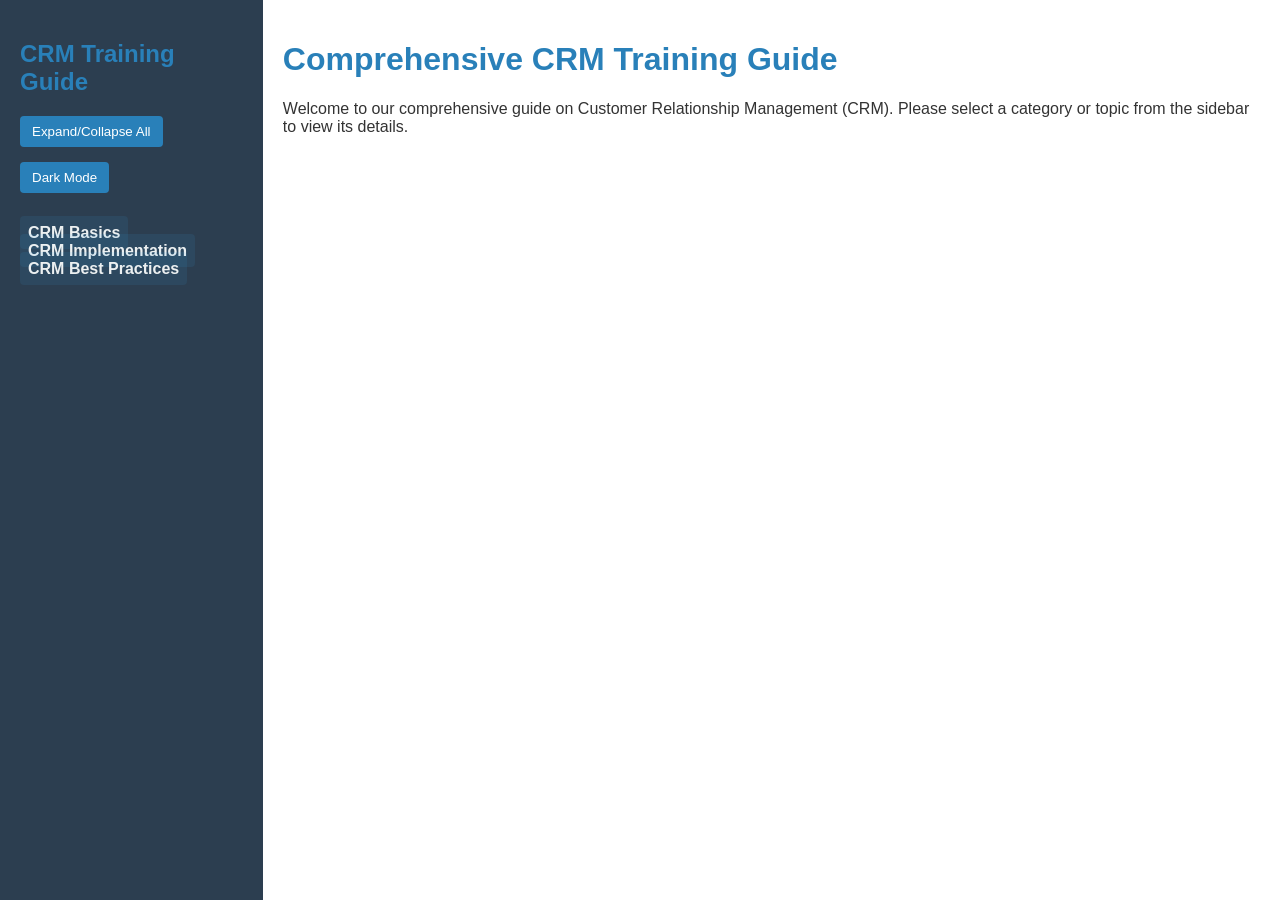
==== index.html @ 649c0dd1 "Rename crm-training-guide-html.html to index.html" ====
<!DOCTYPE html>
<html lang="en">
<head>
    <meta charset="UTF-8">
    <meta name="viewport" content="width=device-width, initial-scale=1.0">
    <title>CRM Training Guide</title>
    <link rel="stylesheet" href="crm-training-guide-styles.css">
</head>
<body>
    <div class="container">
        <div class="sidebar">
            <h2>CRM Training Guide</h2>
            <button id="toggleSidebar">Expand/Collapse All</button>
            <button id="toggleTheme">Dark Mode</button>
            <ul id="topicList"></ul>
        </div>
        <div id="contentArea" class="content" role="main">
            <h1>Comprehensive CRM Training Guide</h1>
            <p>Welcome to our comprehensive guide on Customer Relationship Management (CRM). Please select a category or topic from the sidebar to view its details.</p>
        </div>
    </div>
    <script src="crm-training-guide-script.js"></script>
</body>
</html>
---- crm-training-guide-styles.css ----
:root {
    --bg-color: #f0f0f0;
    --sidebar-bg: #2c3e50;
    --text-color: #333;
    --sidebar-text-color: #ecf0f1;
    --content-bg: white;
    --hover-border-color: #3498db; /* Blue color for hover border */
    --crm-primary-color: #2980b9; /* Primary blue color for CRM theme */
}

body {
    font-family: 'Segoe UI', Tahoma, Geneva, Verdana, sans-serif;
    margin: 0;
    padding: 0;
    background-color: var(--bg-color);
    color: var(--text-color);
}

.container {
    display: flex;
    min-height: 100vh;
}

.sidebar {
    width: 250px;
    background-color: var(--sidebar-bg);
    color: var(--sidebar-text-color);
    padding: 20px;
}

.sidebar h2 {
    color: var(--crm-primary-color);
    margin-bottom: 20px;
}

.content {
    flex-grow: 1;
    padding: 20px;
    background-color: var(--content-bg);
}

h1, h2, h3, h4 {
    color: var(--crm-primary-color);
}

ul {
    list-style-type: none;
    padding: 0;
}

.category, .topic {
    cursor: pointer;
    padding: 8px;
    margin-bottom: 5px;
    transition: all 0.3s ease;
    border-radius: 4px;
}

.category {
    font-weight: bold;
    background-color: rgba(52, 152, 219, 0.1);
}

.topic {
    margin-left: 20px;
}

.category:hover, .topic:hover {
    background-color: rgba(52, 152, 219, 0.2);
}

.chinese {
    font-family: "Microsoft JhengHei", "SimHei", sans-serif;
}

.sidebar ul ul {
    display: none;
}

.sidebar .expanded > ul {
    display: block;
}

#toggleSidebar, #toggleTheme {
    margin-bottom: 15px;
    padding: 8px 12px;
    background-color: var(--crm-primary-color);
    color: white;
    border: none;
    border-radius: 4px;
    cursor: pointer;
    transition: background-color 0.3s ease;
}

#toggleSidebar:hover, #toggleTheme:hover {
    background-color: #3498db;
}

/* Dark mode styles */
@media (prefers-color-scheme: dark) {
    :root {
        --bg-color: #1a1a1a;
        --sidebar-bg: #2c3e50;
        --text-color: #ecf0f1;
        --sidebar-text-color: #ecf0f1;
        --content-bg: #2c3e50;
        --hover-border-color: #3498db;
    }
}

body.light-mode {
    --bg-color: #f0f0f0;
    --sidebar-bg: #2c3e50;
    --text-color: #333;
    --sidebar-text-color: #ecf0f1;
    --content-bg: white;
    --hover-border-color: #3498db;
}

body.dark-mode {
    --bg-color: #1a1a1a;
    --sidebar-bg: #2c3e50;
    --text-color: #ecf0f1;
    --sidebar-text-color: #ecf0f1;
    --content-bg: #2c3e50;
    --hover-border-color: #3498db;
}

/* Additional styles for better readability in dark mode */
body.dark-mode .category,
body.dark-mode .topic {
    background-color: rgba(52, 152, 219, 0.2);
}

body.dark-mode .category:hover,
body.dark-mode .topic:hover {
    background-color: rgba(52, 152, 219, 0.3);
}

/* Responsive design */
@media (max-width: 768px) {
    .container {
        flex-direction: column;
    }

    .sidebar {
        width: 100%;
    }
}
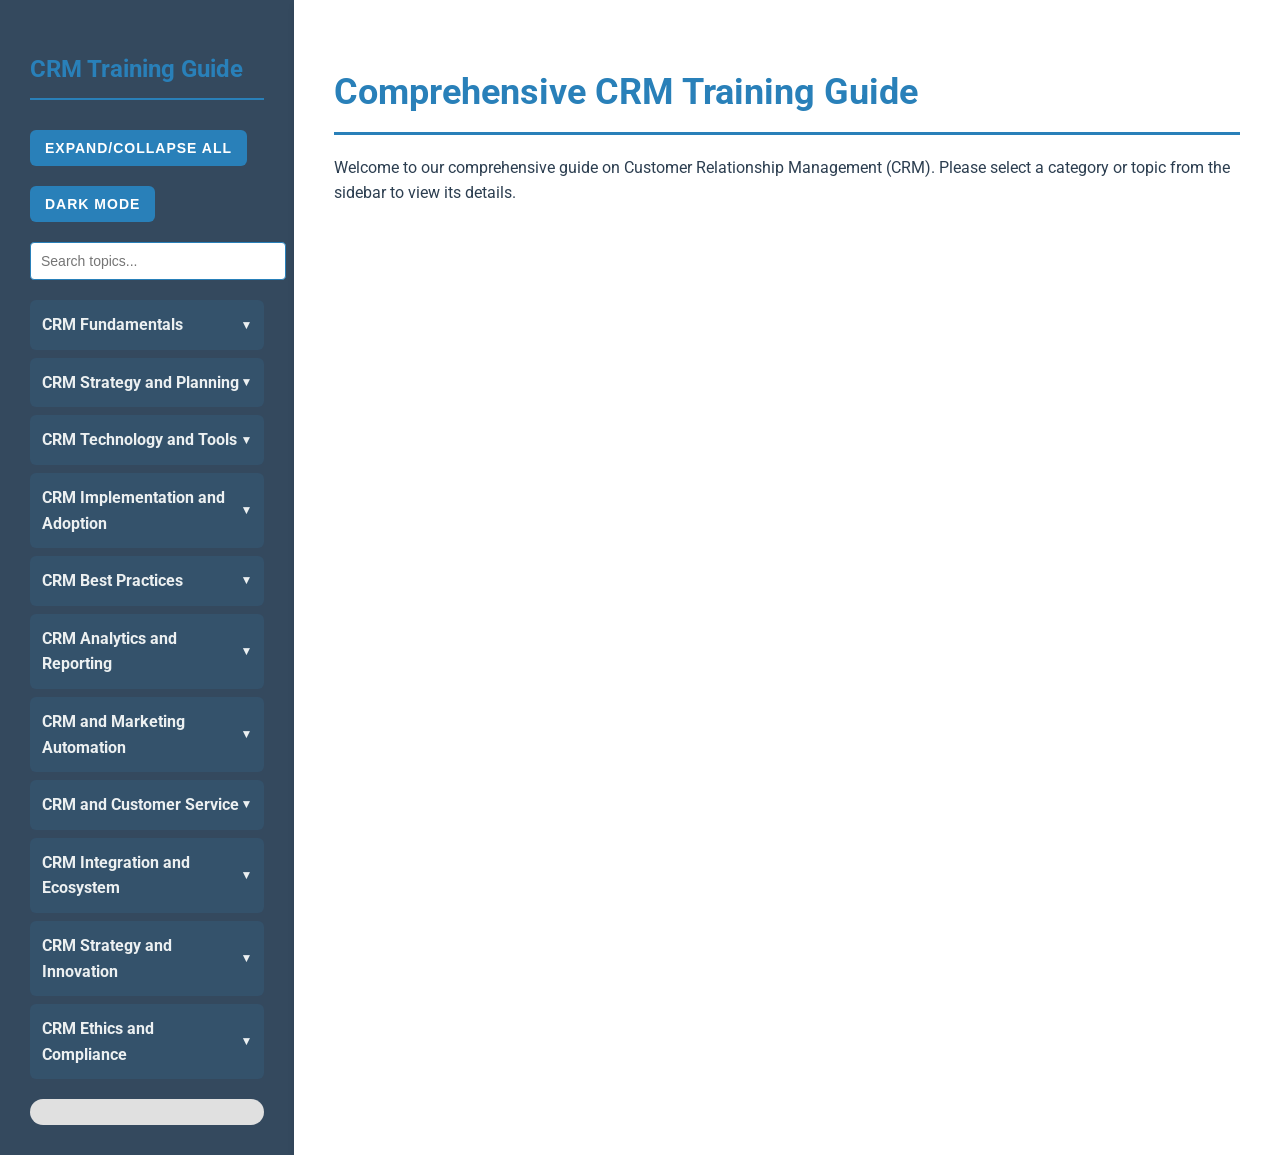
==== commit 9b79daa1: "Add files via upload" ====
--- a/index.html
+++ b/index.html
@@ -4,6 +4,7 @@
     <meta charset="UTF-8">
     <meta name="viewport" content="width=device-width, initial-scale=1.0">
     <title>CRM Training Guide</title>
+    <link href="https://fonts.googleapis.com/css2?family=Roboto:wght@400;700&display=swap" rel="stylesheet">
     <link rel="stylesheet" href="crm-training-guide-styles.css">
 </head>
 <body>
@@ -12,11 +13,54 @@
             <h2>CRM Training Guide</h2>
             <button id="toggleSidebar">Expand/Collapse All</button>
             <button id="toggleTheme">Dark Mode</button>
-            <ul id="topicList"></ul>
+            <div class="search-container">
+                <input type="text" id="searchInput" placeholder="Search topics...">
+            </div>
+            <ul id="topicList">
+                <!-- Topic list will be populated by JavaScript -->
+            </ul>
+            <div class="progress-bar">
+                <div class="progress" id="progressBar"></div>
+            </div>
         </div>
         <div id="contentArea" class="content" role="main">
+            <div class="breadcrumb">
+                <a href="#">Home</a> &gt; <span id="currentTopic">Welcome</span>
+            </div>
             <h1>Comprehensive CRM Training Guide</h1>
             <p>Welcome to our comprehensive guide on Customer Relationship Management (CRM). Please select a category or topic from the sidebar to view its details.</p>
+            <p>Hover over <span class="tooltip">highlighted terms<span class="tooltiptext">Terms with additional information</span></span> for quick definitions.</p>
+            
+            <!-- Quiz Feature -->
+            <div class="quiz-container">
+                <h3>Quick Quiz</h3>
+                <div class="quiz-question">What does CRM stand for?</div>
+                <div class="quiz-options">
+                    <label><input type="radio" name="crm-quiz" value="1"> Customer Relationship Management</label>
+                    <label><input type="radio" name="crm-quiz" value="2"> Customer Resource Management</label>
+                    <label><input type="radio" name="crm-quiz" value="3"> Client Retention Method</label>
+                </div>
+                <button class="quiz-submit">Submit Answer</button>
+                <div class="quiz-feedback"></div>
+            </div>
+
+            <!-- Interactive Diagram -->
+            <div class="interactive-diagram">
+                <h3>CRM Ecosystem</h3>
+                <svg width="300" height="200" viewBox="0 0 300 200">
+                    <circle cx="150" cy="100" r="80" fill="#3498db" class="diagram-element" data-info="core-crm"/>
+                    <text x="150" y="105" text-anchor="middle" fill="white">Core CRM</text>
+                    <circle cx="50" cy="50" r="30" fill="#e74c3c" class="diagram-element" data-info="sales"/>
+                    <text x="50" y="55" text-anchor="middle" fill="white">Sales</text>
+                    <circle cx="250" cy="50" r="30" fill="#2ecc71" class="diagram-element" data-info="marketing"/>
+                    <text x="250" y="55" text-anchor="middle" fill="white">Marketing</text>
+                    <circle cx="50" cy="150" r="30" fill="#f39c12" class="diagram-element" data-info="service"/>
+                    <text x="50" y="155" text-anchor="middle" fill="white">Service</text>
+                    <circle cx="250" cy="150" r="30" fill="#9b59b6" class="diagram-element" data-info="analytics"/>
+                    <text x="250" y="155" text-anchor="middle" fill="white">Analytics</text>
+                </svg>
+                <div id="diagramInfo" class="diagram-info"></div>
+            </div>
         </div>
     </div>
     <script src="crm-training-guide-script.js"></script>
--- a/crm-training-guide-styles.css
+++ b/crm-training-guide-styles.css
@@ -1,19 +1,22 @@
 :root {
-    --bg-color: #f0f0f0;
-    --sidebar-bg: #2c3e50;
-    --text-color: #333;
+    --bg-color: #f5f7fa;
+    --sidebar-bg: #34495e;
+    --text-color: #2c3e50;
     --sidebar-text-color: #ecf0f1;
     --content-bg: white;
-    --hover-border-color: #3498db; /* Blue color for hover border */
-    --crm-primary-color: #2980b9; /* Primary blue color for CRM theme */
+    --hover-border-color: #3498db;
+    --crm-primary-color: #2980b9;
+    --crm-secondary-color: #e74c3c;
+    --box-shadow: 0 4px 6px rgba(0, 0, 0, 0.1);
 }
 
 body {
-    font-family: 'Segoe UI', Tahoma, Geneva, Verdana, sans-serif;
+    font-family: 'Roboto', 'Segoe UI', Tahoma, Geneva, Verdana, sans-serif;
     margin: 0;
     padding: 0;
     background-color: var(--bg-color);
     color: var(--text-color);
+    line-height: 1.6;
 }
 
 .container {
@@ -22,25 +25,38 @@
 }
 
 .sidebar {
-    width: 250px;
+    width: 280px;
     background-color: var(--sidebar-bg);
     color: var(--sidebar-text-color);
-    padding: 20px;
+    padding: 30px;
+    box-shadow: var(--box-shadow);
+    transition: all 0.3s ease;
 }
 
 .sidebar h2 {
     color: var(--crm-primary-color);
-    margin-bottom: 20px;
+    margin-bottom: 30px;
+    font-size: 24px;
+    border-bottom: 2px solid var(--crm-primary-color);
+    padding-bottom: 10px;
 }
 
 .content {
     flex-grow: 1;
-    padding: 20px;
+    padding: 40px;
     background-color: var(--content-bg);
+    box-shadow: var(--box-shadow);
 }
 
 h1, h2, h3, h4 {
     color: var(--crm-primary-color);
+    margin-bottom: 20px;
+}
+
+h1 {
+    font-size: 36px;
+    border-bottom: 3px solid var(--crm-primary-color);
+    padding-bottom: 10px;
 }
 
 ul {
@@ -50,23 +66,39 @@
 
 .category, .topic {
     cursor: pointer;
-    padding: 8px;
-    margin-bottom: 5px;
+    padding: 12px;
+    margin-bottom: 8px;
     transition: all 0.3s ease;
-    border-radius: 4px;
+    border-radius: 6px;
+    font-size: 16px;
 }
 
 .category {
     font-weight: bold;
     background-color: rgba(52, 152, 219, 0.1);
+    display: flex;
+    justify-content: space-between;
+    align-items: center;
+}
+
+.category::after {
+    content: '\25BC';
+    font-size: 12px;
+    transition: transform 0.3s ease;
+}
+
+.category.expanded::after {
+    transform: rotate(-180deg);
 }
 
 .topic {
     margin-left: 20px;
+    background-color: rgba(52, 152, 219, 0.05);
 }
 
 .category:hover, .topic:hover {
     background-color: rgba(52, 152, 219, 0.2);
+    transform: translateX(5px);
 }
 
 .chinese {
@@ -75,6 +107,7 @@
 
 .sidebar ul ul {
     display: none;
+    margin-top: 8px;
 }
 
 .sidebar .expanded > ul {
@@ -82,51 +115,35 @@
 }
 
 #toggleSidebar, #toggleTheme {
-    margin-bottom: 15px;
-    padding: 8px 12px;
+    margin-bottom: 20px;
+    padding: 10px 15px;
     background-color: var(--crm-primary-color);
     color: white;
     border: none;
-    border-radius: 4px;
+    border-radius: 6px;
     cursor: pointer;
-    transition: background-color 0.3s ease;
+    transition: background-color 0.3s ease, transform 0.2s ease;
+    font-size: 14px;
+    font-weight: bold;
+    text-transform: uppercase;
+    letter-spacing: 1px;
 }
 
 #toggleSidebar:hover, #toggleTheme:hover {
     background-color: #3498db;
+    transform: translateY(-2px);
 }
 
 /* Dark mode styles */
-@media (prefers-color-scheme: dark) {
-    :root {
-        --bg-color: #1a1a1a;
-        --sidebar-bg: #2c3e50;
-        --text-color: #ecf0f1;
-        --sidebar-text-color: #ecf0f1;
-        --content-bg: #2c3e50;
-        --hover-border-color: #3498db;
-    }
-}
-
-body.light-mode {
-    --bg-color: #f0f0f0;
-    --sidebar-bg: #2c3e50;
-    --text-color: #333;
-    --sidebar-text-color: #ecf0f1;
-    --content-bg: white;
-    --hover-border-color: #3498db;
-}
-
 body.dark-mode {
     --bg-color: #1a1a1a;
     --sidebar-bg: #2c3e50;
     --text-color: #ecf0f1;
     --sidebar-text-color: #ecf0f1;
-    --content-bg: #2c3e50;
+    --content-bg: #34495e;
     --hover-border-color: #3498db;
 }
 
-/* Additional styles for better readability in dark mode */
 body.dark-mode .category,
 body.dark-mode .topic {
     background-color: rgba(52, 152, 219, 0.2);
@@ -135,6 +152,162 @@
 body.dark-mode .category:hover,
 body.dark-mode .topic:hover {
     background-color: rgba(52, 152, 219, 0.3);
+}
+
+/* Animations */
+@keyframes fadeIn {
+    from { opacity: 0; }
+    to { opacity: 1; }
+}
+
+.content {
+    animation: fadeIn 0.5s ease-in-out;
+}
+
+/* Scrollbar styling */
+::-webkit-scrollbar {
+    width: 10px;
+}
+
+::-webkit-scrollbar-track {
+    background: var(--bg-color);
+}
+
+::-webkit-scrollbar-thumb {
+    background: var(--crm-primary-color);
+    border-radius: 5px;
+}
+
+::-webkit-scrollbar-thumb:hover {
+    background: var(--crm-secondary-color);
+}
+
+/* New styles for enhanced features */
+.search-container {
+    margin-bottom: 20px;
+}
+
+#searchInput {
+    width: 100%;
+    padding: 10px;
+    border: 1px solid var(--crm-primary-color);
+    border-radius: 4px;
+    font-size: 14px;
+}
+
+.progress-bar {
+    background-color: #e0e0e0;
+    border-radius: 13px;
+    padding: 3px;
+    margin-top: 20px;
+}
+
+.progress {
+    background-color: var(--crm-primary-color);
+    width: 0%;
+    height: 20px;
+    border-radius: 10px;
+    transition: width 0.5s ease-in-out;
+}
+
+.breadcrumb {
+    margin-bottom: 20px;
+    font-size: 14px;
+}
+
+.breadcrumb a {
+    color: var(--crm-primary-color);
+    text-decoration: none;
+}
+
+.breadcrumb a:hover {
+    text-decoration: underline;
+}
+
+.tooltip {
+    position: relative;
+    display: inline-block;
+    border-bottom: 1px dotted var(--crm-primary-color);
+    cursor: help;
+}
+
+.tooltip .tooltiptext {
+    visibility: hidden;
+    width: 200px;
+    background-color: var(--sidebar-bg);
+    color: var(--sidebar-text-color);
+    text-align: center;
+    border-radius: 6px;
+    padding: 5px;
+    position: absolute;
+    z-index: 1;
+    bottom: 125%;
+    left: 50%;
+    margin-left: -100px;
+    opacity: 0;
+    transition: opacity 0.3s;
+}
+
+.tooltip:hover .tooltiptext {
+    visibility: visible;
+    opacity: 1;
+}
+
+.quiz-container {
+    background-color: #f0f8ff;
+    border: 1px solid var(--crm-primary-color);
+    border-radius: 8px;
+    padding: 20px;
+    margin-top: 20px;
+}
+
+.quiz-question {
+    font-weight: bold;
+    margin-bottom: 10px;
+}
+
+.quiz-options label {
+    display: block;
+    margin-bottom: 10px;
+}
+
+.quiz-submit {
+    background-color: var(--crm-primary-color);
+    color: white;
+    border: none;
+    padding: 10px 20px;
+    border-radius: 4px;
+    cursor: pointer;
+    margin-top: 10px;
+}
+
+.quiz-feedback {
+    margin-top: 10px;
+    font-weight: bold;
+}
+
+.interactive-diagram {
+    border: 1px solid var(--crm-primary-color);
+    border-radius: 8px;
+    padding: 20px;
+    margin-top: 20px;
+}
+
+.diagram-element {
+    cursor: pointer;
+    transition: all 0.3s ease;
+}
+
+.diagram-element:hover {
+    transform: scale(1.1);
+}
+
+.diagram-info {
+    display: none;
+    margin-top: 10px;
+    padding: 10px;
+    background-color: #f0f8ff;
+    border-radius: 4px;
 }
 
 /* Responsive design */
@@ -145,5 +318,18 @@
 
     .sidebar {
         width: 100%;
-    }
-}
+        padding: 20px;
+    }
+
+    .content {
+        padding: 20px;
+    }
+
+    h1 {
+        font-size: 28px;
+    }
+
+    .category, .topic {
+        font-size: 14px;
+    }
+}
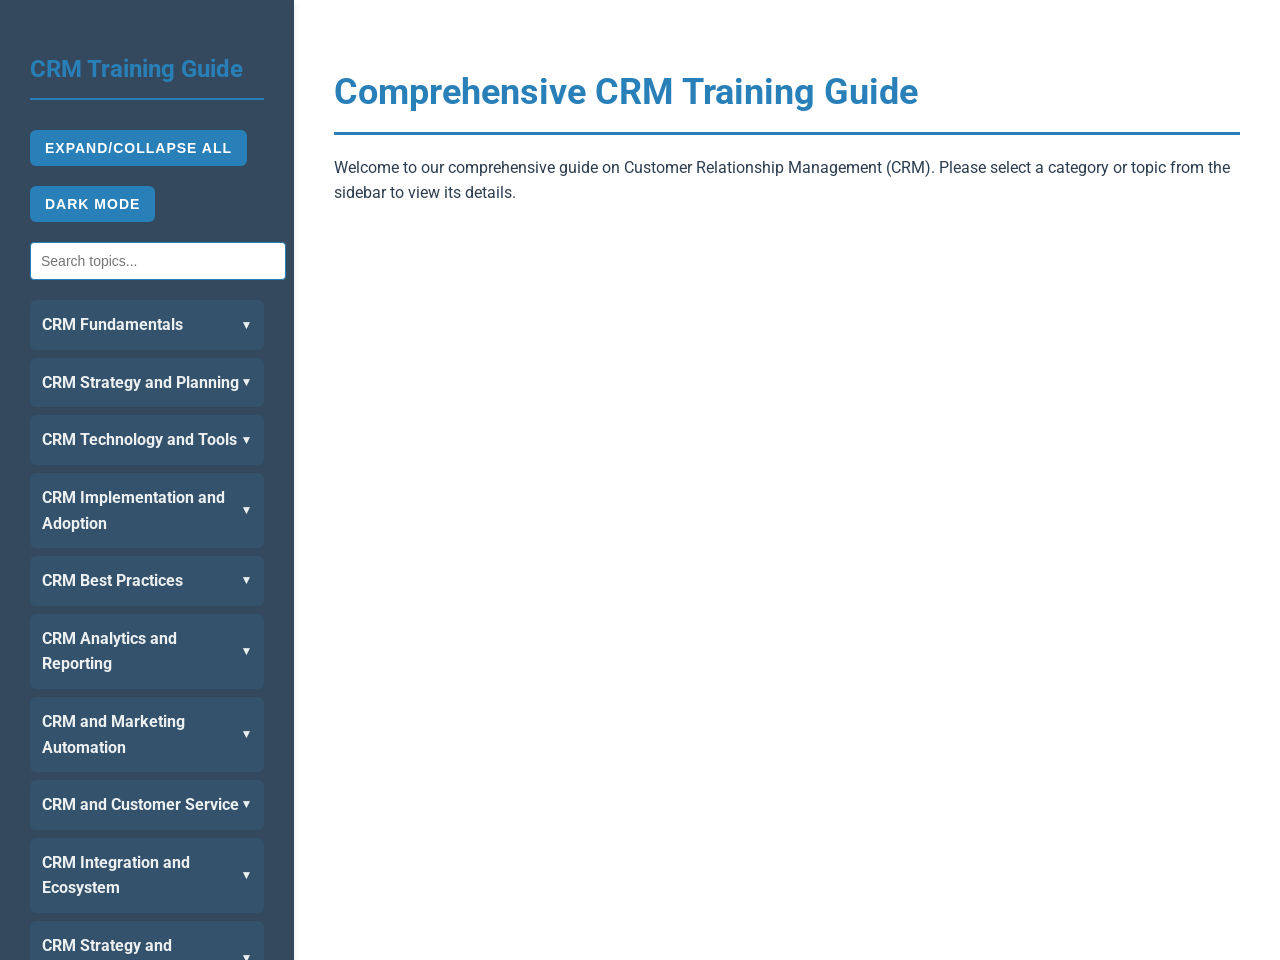
==== commit d7b25d3c: "Add files via upload" ====
--- a/index.html
+++ b/index.html
@@ -31,7 +31,6 @@
             <p>Welcome to our comprehensive guide on Customer Relationship Management (CRM). Please select a category or topic from the sidebar to view its details.</p>
             <p>Hover over <span class="tooltip">highlighted terms<span class="tooltiptext">Terms with additional information</span></span> for quick definitions.</p>
             
-            <!-- Quiz Feature -->
             <div class="quiz-container">
                 <h3>Quick Quiz</h3>
                 <div class="quiz-question">What does CRM stand for?</div>
@@ -44,7 +43,6 @@
                 <div class="quiz-feedback"></div>
             </div>
 
-            <!-- Interactive Diagram -->
             <div class="interactive-diagram">
                 <h3>CRM Ecosystem</h3>
                 <svg width="300" height="200" viewBox="0 0 300 200">
@@ -65,4 +63,4 @@
     </div>
     <script src="crm-training-guide-script.js"></script>
 </body>
-</html>
+</html>
--- a/crm-training-guide-styles.css
+++ b/crm-training-guide-styles.css
@@ -31,6 +31,10 @@
     padding: 30px;
     box-shadow: var(--box-shadow);
     transition: all 0.3s ease;
+    overflow-y: auto;
+    height: 100vh;
+    position: sticky;
+    top: 0;
 }
 
 .sidebar h2 {
@@ -46,6 +50,7 @@
     padding: 40px;
     background-color: var(--content-bg);
     box-shadow: var(--box-shadow);
+    overflow-y: auto;
 }
 
 h1, h2, h3, h4 {
@@ -114,7 +119,7 @@
     display: block;
 }
 
-#toggleSidebar, #toggleTheme {
+#toggleSidebar, #toggleTheme, .quiz-submit {
     margin-bottom: 20px;
     padding: 10px 15px;
     background-color: var(--crm-primary-color);
@@ -129,7 +134,7 @@
     letter-spacing: 1px;
 }
 
-#toggleSidebar:hover, #toggleTheme:hover {
+#toggleSidebar:hover, #toggleTheme:hover, .quiz-submit:hover {
     background-color: #3498db;
     transform: translateY(-2px);
 }
@@ -271,16 +276,6 @@
     margin-bottom: 10px;
 }
 
-.quiz-submit {
-    background-color: var(--crm-primary-color);
-    color: white;
-    border: none;
-    padding: 10px 20px;
-    border-radius: 4px;
-    cursor: pointer;
-    margin-top: 10px;
-}
-
 .quiz-feedback {
     margin-top: 10px;
     font-weight: bold;
@@ -319,6 +314,8 @@
     .sidebar {
         width: 100%;
         padding: 20px;
+        height: auto;
+        position: static;
     }
 
     .content {
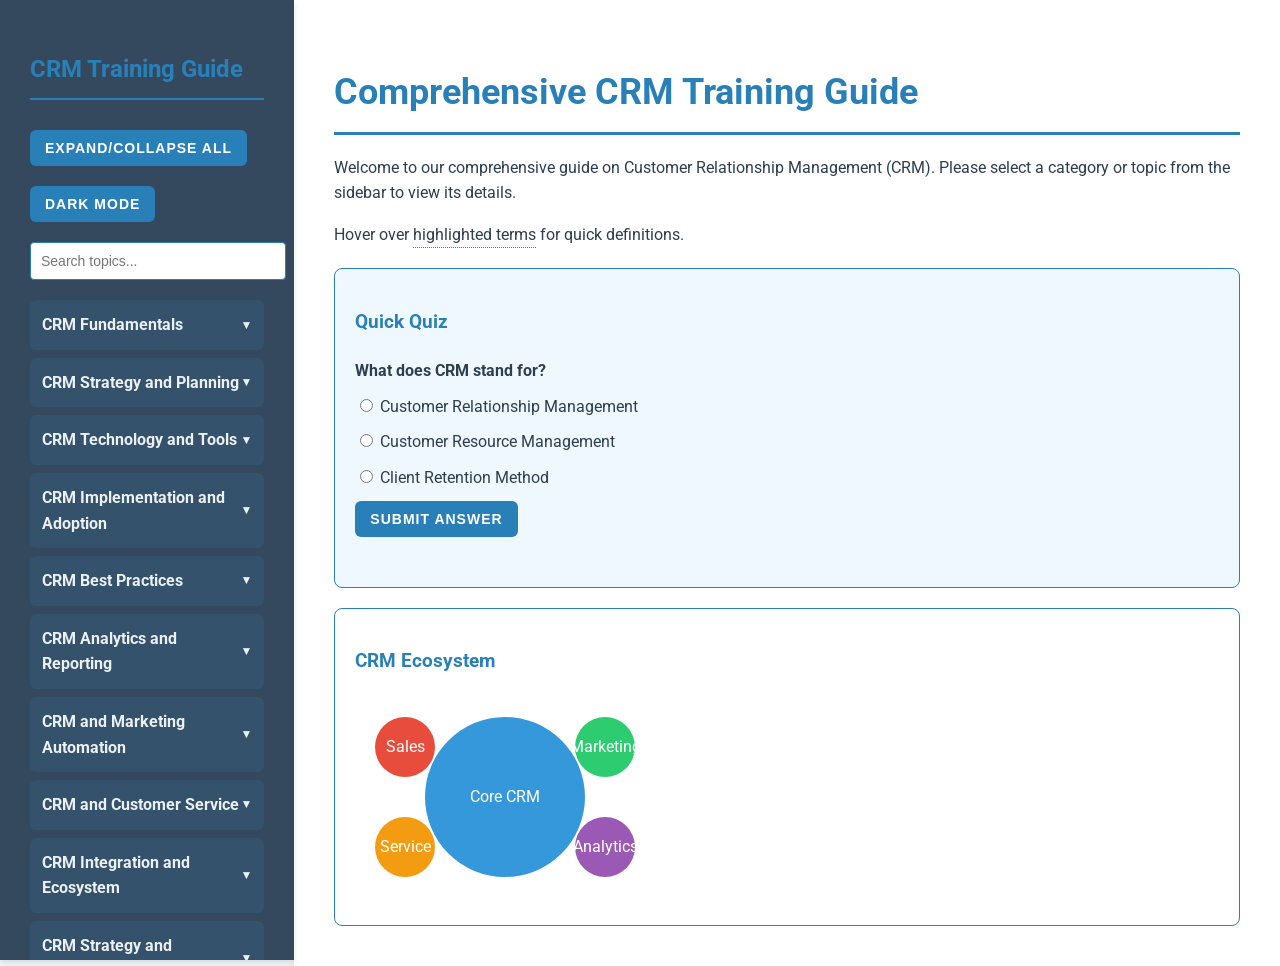
==== commit 2db01c64: "Add files via upload" ====
--- a/index.html
+++ b/index.html
@@ -43,22 +43,22 @@
                 <div class="quiz-feedback"></div>
             </div>
 
-            <div class="interactive-diagram">
-                <h3>CRM Ecosystem</h3>
-                <svg width="300" height="200" viewBox="0 0 300 200">
-                    <circle cx="150" cy="100" r="80" fill="#3498db" class="diagram-element" data-info="core-crm"/>
-                    <text x="150" y="105" text-anchor="middle" fill="white">Core CRM</text>
-                    <circle cx="50" cy="50" r="30" fill="#e74c3c" class="diagram-element" data-info="sales"/>
-                    <text x="50" y="55" text-anchor="middle" fill="white">Sales</text>
-                    <circle cx="250" cy="50" r="30" fill="#2ecc71" class="diagram-element" data-info="marketing"/>
-                    <text x="250" y="55" text-anchor="middle" fill="white">Marketing</text>
-                    <circle cx="50" cy="150" r="30" fill="#f39c12" class="diagram-element" data-info="service"/>
-                    <text x="50" y="155" text-anchor="middle" fill="white">Service</text>
-                    <circle cx="250" cy="150" r="30" fill="#9b59b6" class="diagram-element" data-info="analytics"/>
-                    <text x="250" y="155" text-anchor="middle" fill="white">Analytics</text>
-                </svg>
-                <div id="diagramInfo" class="diagram-info"></div>
-            </div>
+			 <div class="interactive-diagram">
+				<h3>CRM Ecosystem</h3>
+				<svg width="300" height="200" viewBox="0 0 300 200">
+					<circle cx="150" cy="100" r="80" fill="#3498db" class="diagram-element" data-info="core-crm"/>
+					<text x="150" y="105" text-anchor="middle" fill="white" font-size="14">Core CRM</text>
+					<circle cx="50" cy="50" r="30" fill="#e74c3c" class="diagram-element" data-info="sales"/>
+					<text x="50" y="55" text-anchor="middle" fill="white" font-size="12">Sales</text>
+					<circle cx="250" cy="50" r="30" fill="#2ecc71" class="diagram-element" data-info="marketing"/>
+					<text x="250" y="55" text-anchor="middle" fill="white" font-size="12">Marketing</text>
+					<circle cx="50" cy="150" r="30" fill="#f39c12" class="diagram-element" data-info="service"/>
+					<text x="50" y="155" text-anchor="middle" fill="white" font-size="12">Service</text>
+					<circle cx="250" cy="150" r="30" fill="#9b59b6" class="diagram-element" data-info="analytics"/>
+					<text x="250" y="155" text-anchor="middle" fill="white" font-size="12">Analytics</text>
+				</svg>
+				<div id="diagramInfo" class="diagram-info"></div>
+			</div>
         </div>
     </div>
     <script src="crm-training-guide-script.js"></script>
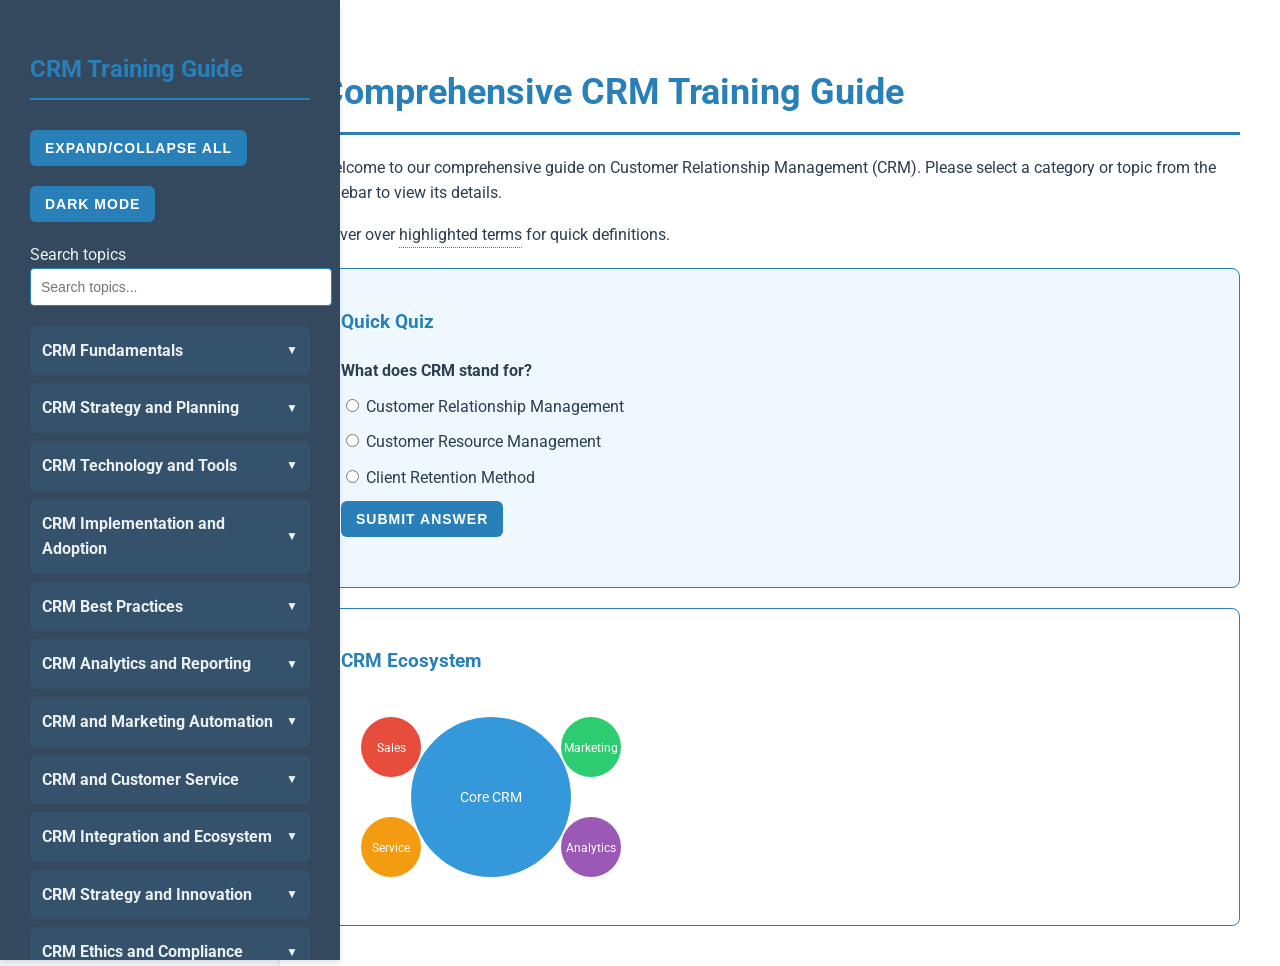
==== commit 85cea200: "Add files via upload" ====
--- a/index.html
+++ b/index.html
@@ -9,58 +9,62 @@
 </head>
 <body>
     <div class="container">
-        <div class="sidebar">
+        <aside class="sidebar" role="complementary" aria-label="CRM Training Navigation">
             <h2>CRM Training Guide</h2>
-            <button id="toggleSidebar">Expand/Collapse All</button>
-            <button id="toggleTheme">Dark Mode</button>
+            <button id="toggleSidebar" aria-expanded="false" aria-controls="topicList">Expand/Collapse All</button>
+            <button id="toggleTheme" aria-pressed="false">Dark Mode</button>
             <div class="search-container">
-                <input type="text" id="searchInput" placeholder="Search topics...">
+                <label for="searchInput" class="visually-hidden">Search topics</label>
+                <input type="text" id="searchInput" placeholder="Search topics..." aria-label="Search topics">
             </div>
             <ul id="topicList">
                 <!-- Topic list will be populated by JavaScript -->
             </ul>
-            <div class="progress-bar">
+            <div class="progress-bar" role="progressbar" aria-valuemin="0" aria-valuemax="100" aria-valuenow="0">
                 <div class="progress" id="progressBar"></div>
             </div>
-        </div>
-        <div id="contentArea" class="content" role="main">
-            <div class="breadcrumb">
-                <a href="#">Home</a> &gt; <span id="currentTopic">Welcome</span>
-            </div>
+        </aside>
+        <main id="contentArea" class="content" role="main">
+            <nav class="breadcrumb" aria-label="Breadcrumb">
+                <a href="#" aria-current="page">Home</a> &gt; <span id="currentTopic">Welcome</span>
+            </nav>
             <h1>Comprehensive CRM Training Guide</h1>
             <p>Welcome to our comprehensive guide on Customer Relationship Management (CRM). Please select a category or topic from the sidebar to view its details.</p>
             <p>Hover over <span class="tooltip">highlighted terms<span class="tooltiptext">Terms with additional information</span></span> for quick definitions.</p>
             
-            <div class="quiz-container">
-                <h3>Quick Quiz</h3>
-                <div class="quiz-question">What does CRM stand for?</div>
+            <section class="quiz-container" aria-labelledby="quizTitle">
+                <h3 id="quizTitle">Quick Quiz</h3>
+                <div class="quiz-question" aria-labelledby="quizQuestion">
+                    <strong>What does CRM stand for?</strong>
+                </div>
                 <div class="quiz-options">
                     <label><input type="radio" name="crm-quiz" value="1"> Customer Relationship Management</label>
                     <label><input type="radio" name="crm-quiz" value="2"> Customer Resource Management</label>
                     <label><input type="radio" name="crm-quiz" value="3"> Client Retention Method</label>
                 </div>
-                <button class="quiz-submit">Submit Answer</button>
-                <div class="quiz-feedback"></div>
-            </div>
+                <button class="quiz-submit" aria-live="polite">Submit Answer</button>
+                <div class="quiz-feedback" role="alert" aria-live="assertive"></div>
+            </section>
 
-			 <div class="interactive-diagram">
-				<h3>CRM Ecosystem</h3>
-				<svg width="300" height="200" viewBox="0 0 300 200">
-					<circle cx="150" cy="100" r="80" fill="#3498db" class="diagram-element" data-info="core-crm"/>
-					<text x="150" y="105" text-anchor="middle" fill="white" font-size="14">Core CRM</text>
-					<circle cx="50" cy="50" r="30" fill="#e74c3c" class="diagram-element" data-info="sales"/>
-					<text x="50" y="55" text-anchor="middle" fill="white" font-size="12">Sales</text>
-					<circle cx="250" cy="50" r="30" fill="#2ecc71" class="diagram-element" data-info="marketing"/>
-					<text x="250" y="55" text-anchor="middle" fill="white" font-size="12">Marketing</text>
-					<circle cx="50" cy="150" r="30" fill="#f39c12" class="diagram-element" data-info="service"/>
-					<text x="50" y="155" text-anchor="middle" fill="white" font-size="12">Service</text>
-					<circle cx="250" cy="150" r="30" fill="#9b59b6" class="diagram-element" data-info="analytics"/>
-					<text x="250" y="155" text-anchor="middle" fill="white" font-size="12">Analytics</text>
-				</svg>
-				<div id="diagramInfo" class="diagram-info"></div>
-			</div>
-        </div>
+            <section class="interactive-diagram" aria-labelledby="diagramTitle">
+                <h3 id="diagramTitle">CRM Ecosystem</h3>
+                <svg width="300" height="200" viewBox="0 0 300 200" role="img" aria-labelledby="diagramDescription">
+                    <title id="diagramDescription">Diagram of CRM Ecosystem</title>
+                    <circle cx="150" cy="100" r="80" fill="#3498db" class="diagram-element" data-info="core-crm" tabindex="0"/>
+                    <text x="150" y="105" text-anchor="middle" fill="white" font-size="14">Core CRM</text>
+                    <circle cx="50" cy="50" r="30" fill="#e74c3c" class="diagram-element" data-info="sales" tabindex="0"/>
+                    <text x="50" y="55" text-anchor="middle" fill="white" font-size="12">Sales</text>
+                    <circle cx="250" cy="50" r="30" fill="#2ecc71" class="diagram-element" data-info="marketing" tabindex="0"/>
+                    <text x="250" y="55" text-anchor="middle" fill="white" font-size="12">Marketing</text>
+                    <circle cx="50" cy="150" r="30" fill="#f39c12" class="diagram-element" data-info="service" tabindex="0"/>
+                    <text x="50" y="155" text-anchor="middle" fill="white" font-size="12">Service</text>
+                    <circle cx="250" cy="150" r="30" fill="#9b59b6" class="diagram-element" data-info="analytics" tabindex="0"/>
+                    <text x="250" y="155" text-anchor="middle" fill="white" font-size="12">Analytics</text>
+                </svg>
+                <div id="diagramInfo" class="diagram-info"></div>
+            </section>
+        </main>
     </div>
     <script src="crm-training-guide-script.js"></script>
 </body>
-</html>+</html>
--- a/crm-training-guide-styles.css
+++ b/crm-training-guide-styles.css
@@ -8,6 +8,7 @@
     --crm-primary-color: #2980b9;
     --crm-secondary-color: #e74c3c;
     --box-shadow: 0 4px 6px rgba(0, 0, 0, 0.1);
+    --focus-outline: 2px solid #3498db;
 }
 
 body {
@@ -21,6 +22,7 @@
 
 .container {
     display: flex;
+    flex-direction: column;
     min-height: 100vh;
 }
 
@@ -32,9 +34,11 @@
     box-shadow: var(--box-shadow);
     transition: all 0.3s ease;
     overflow-y: auto;
-    height: 100vh;
-    position: sticky;
+    position: fixed;
+    height: 100%;
     top: 0;
+    left: 0;
+    z-index: 1;
 }
 
 .sidebar h2 {
@@ -46,6 +50,7 @@
 }
 
 .content {
+    margin-left: 280px;
     flex-grow: 1;
     padding: 40px;
     background-color: var(--content-bg);
@@ -101,9 +106,11 @@
     background-color: rgba(52, 152, 219, 0.05);
 }
 
-.category:hover, .topic:hover {
+.category:hover, .topic:hover,
+.category:focus, .topic:focus {
     background-color: rgba(52, 152, 219, 0.2);
     transform: translateX(5px);
+    outline: var(--focus-outline);
 }
 
 .chinese {
@@ -293,8 +300,10 @@
     transition: all 0.3s ease;
 }
 
-.diagram-element:hover {
+.diagram-element:hover,
+.diagram-element:focus {
     transform: scale(1.1);
+    outline: var(--focus-outline);
 }
 
 .diagram-info {
@@ -319,6 +328,7 @@
     }
 
     .content {
+        margin-left: 0;
         padding: 20px;
     }
 
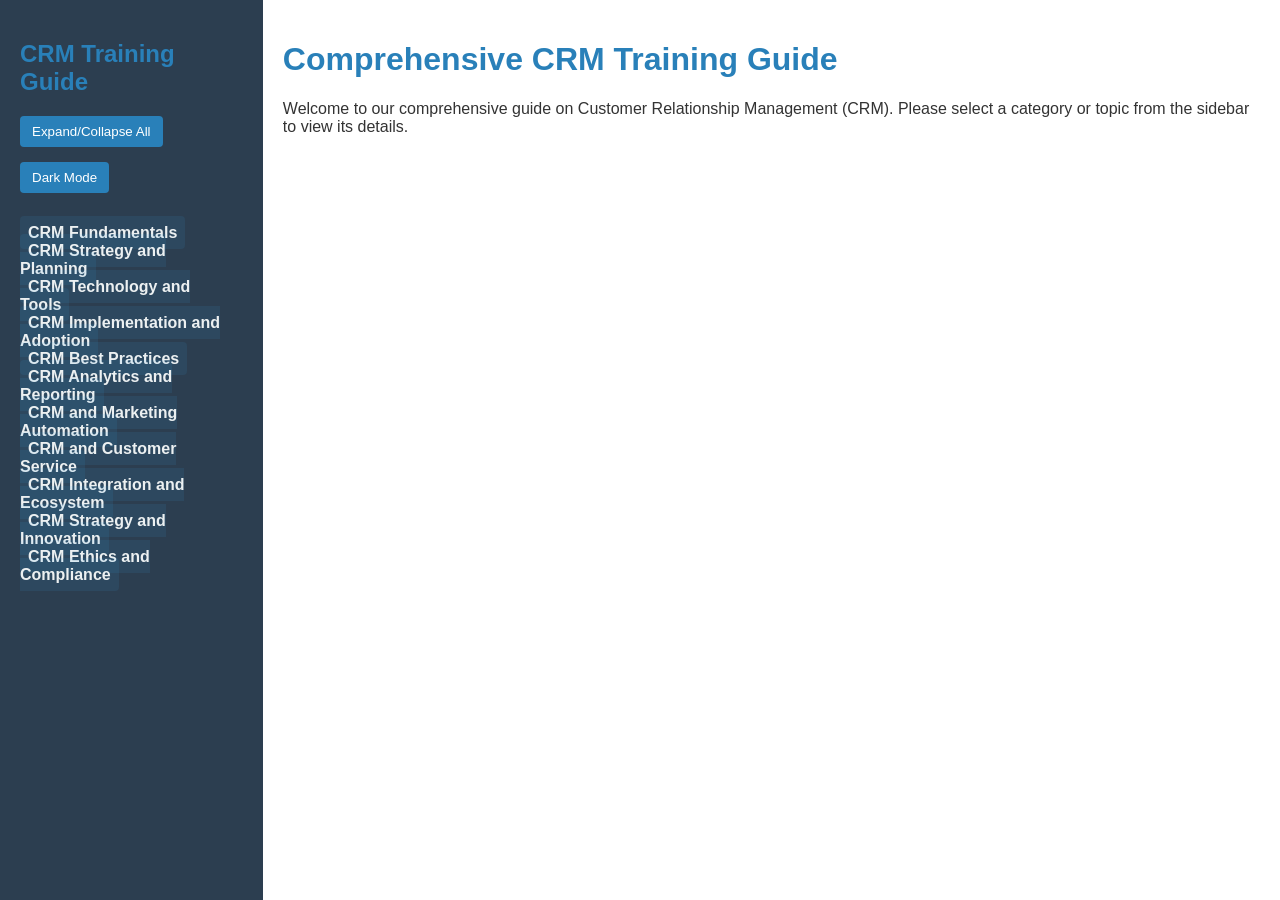
==== commit 0d7738ff: "Add files via upload" ====
--- a/index.html
+++ b/index.html
@@ -4,66 +4,20 @@
     <meta charset="UTF-8">
     <meta name="viewport" content="width=device-width, initial-scale=1.0">
     <title>CRM Training Guide</title>
-    <link href="https://fonts.googleapis.com/css2?family=Roboto:wght@400;700&display=swap" rel="stylesheet">
     <link rel="stylesheet" href="crm-training-guide-styles.css">
 </head>
 <body>
     <div class="container">
-        <aside class="sidebar" role="complementary" aria-label="CRM Training Navigation">
+        <div class="sidebar">
             <h2>CRM Training Guide</h2>
-            <button id="toggleSidebar" aria-expanded="false" aria-controls="topicList">Expand/Collapse All</button>
-            <button id="toggleTheme" aria-pressed="false">Dark Mode</button>
-            <div class="search-container">
-                <label for="searchInput" class="visually-hidden">Search topics</label>
-                <input type="text" id="searchInput" placeholder="Search topics..." aria-label="Search topics">
-            </div>
-            <ul id="topicList">
-                <!-- Topic list will be populated by JavaScript -->
-            </ul>
-            <div class="progress-bar" role="progressbar" aria-valuemin="0" aria-valuemax="100" aria-valuenow="0">
-                <div class="progress" id="progressBar"></div>
-            </div>
-        </aside>
-        <main id="contentArea" class="content" role="main">
-            <nav class="breadcrumb" aria-label="Breadcrumb">
-                <a href="#" aria-current="page">Home</a> &gt; <span id="currentTopic">Welcome</span>
-            </nav>
+            <button id="toggleSidebar">Expand/Collapse All</button>
+            <button id="toggleTheme">Dark Mode</button>
+            <ul id="topicList"></ul>
+        </div>
+        <div id="contentArea" class="content" role="main">
             <h1>Comprehensive CRM Training Guide</h1>
             <p>Welcome to our comprehensive guide on Customer Relationship Management (CRM). Please select a category or topic from the sidebar to view its details.</p>
-            <p>Hover over <span class="tooltip">highlighted terms<span class="tooltiptext">Terms with additional information</span></span> for quick definitions.</p>
-            
-            <section class="quiz-container" aria-labelledby="quizTitle">
-                <h3 id="quizTitle">Quick Quiz</h3>
-                <div class="quiz-question" aria-labelledby="quizQuestion">
-                    <strong>What does CRM stand for?</strong>
-                </div>
-                <div class="quiz-options">
-                    <label><input type="radio" name="crm-quiz" value="1"> Customer Relationship Management</label>
-                    <label><input type="radio" name="crm-quiz" value="2"> Customer Resource Management</label>
-                    <label><input type="radio" name="crm-quiz" value="3"> Client Retention Method</label>
-                </div>
-                <button class="quiz-submit" aria-live="polite">Submit Answer</button>
-                <div class="quiz-feedback" role="alert" aria-live="assertive"></div>
-            </section>
-
-            <section class="interactive-diagram" aria-labelledby="diagramTitle">
-                <h3 id="diagramTitle">CRM Ecosystem</h3>
-                <svg width="300" height="200" viewBox="0 0 300 200" role="img" aria-labelledby="diagramDescription">
-                    <title id="diagramDescription">Diagram of CRM Ecosystem</title>
-                    <circle cx="150" cy="100" r="80" fill="#3498db" class="diagram-element" data-info="core-crm" tabindex="0"/>
-                    <text x="150" y="105" text-anchor="middle" fill="white" font-size="14">Core CRM</text>
-                    <circle cx="50" cy="50" r="30" fill="#e74c3c" class="diagram-element" data-info="sales" tabindex="0"/>
-                    <text x="50" y="55" text-anchor="middle" fill="white" font-size="12">Sales</text>
-                    <circle cx="250" cy="50" r="30" fill="#2ecc71" class="diagram-element" data-info="marketing" tabindex="0"/>
-                    <text x="250" y="55" text-anchor="middle" fill="white" font-size="12">Marketing</text>
-                    <circle cx="50" cy="150" r="30" fill="#f39c12" class="diagram-element" data-info="service" tabindex="0"/>
-                    <text x="50" y="155" text-anchor="middle" fill="white" font-size="12">Service</text>
-                    <circle cx="250" cy="150" r="30" fill="#9b59b6" class="diagram-element" data-info="analytics" tabindex="0"/>
-                    <text x="250" y="155" text-anchor="middle" fill="white" font-size="12">Analytics</text>
-                </svg>
-                <div id="diagramInfo" class="diagram-info"></div>
-            </section>
-        </main>
+        </div>
     </div>
     <script src="crm-training-guide-script.js"></script>
 </body>
--- a/crm-training-guide-styles.css
+++ b/crm-training-guide-styles.css
@@ -1,72 +1,46 @@
 :root {
-    --bg-color: #f5f7fa;
-    --sidebar-bg: #34495e;
-    --text-color: #2c3e50;
+    --bg-color: #f0f0f0;
+    --sidebar-bg: #2c3e50;
+    --text-color: #333;
     --sidebar-text-color: #ecf0f1;
     --content-bg: white;
-    --hover-border-color: #3498db;
-    --crm-primary-color: #2980b9;
-    --crm-secondary-color: #e74c3c;
-    --box-shadow: 0 4px 6px rgba(0, 0, 0, 0.1);
-    --focus-outline: 2px solid #3498db;
+    --hover-border-color: #3498db; /* Blue color for hover border */
+    --crm-primary-color: #2980b9; /* Primary blue color for CRM theme */
 }
 
 body {
-    font-family: 'Roboto', 'Segoe UI', Tahoma, Geneva, Verdana, sans-serif;
+    font-family: 'Segoe UI', Tahoma, Geneva, Verdana, sans-serif;
     margin: 0;
     padding: 0;
     background-color: var(--bg-color);
     color: var(--text-color);
-    line-height: 1.6;
 }
 
 .container {
     display: flex;
-    flex-direction: column;
     min-height: 100vh;
 }
 
 .sidebar {
-    width: 280px;
+    width: 250px;
     background-color: var(--sidebar-bg);
     color: var(--sidebar-text-color);
-    padding: 30px;
-    box-shadow: var(--box-shadow);
-    transition: all 0.3s ease;
-    overflow-y: auto;
-    position: fixed;
-    height: 100%;
-    top: 0;
-    left: 0;
-    z-index: 1;
+    padding: 20px;
 }
 
 .sidebar h2 {
     color: var(--crm-primary-color);
-    margin-bottom: 30px;
-    font-size: 24px;
-    border-bottom: 2px solid var(--crm-primary-color);
-    padding-bottom: 10px;
+    margin-bottom: 20px;
 }
 
 .content {
-    margin-left: 280px;
     flex-grow: 1;
-    padding: 40px;
+    padding: 20px;
     background-color: var(--content-bg);
-    box-shadow: var(--box-shadow);
-    overflow-y: auto;
 }
 
 h1, h2, h3, h4 {
     color: var(--crm-primary-color);
-    margin-bottom: 20px;
-}
-
-h1 {
-    font-size: 36px;
-    border-bottom: 3px solid var(--crm-primary-color);
-    padding-bottom: 10px;
 }
 
 ul {
@@ -76,41 +50,23 @@
 
 .category, .topic {
     cursor: pointer;
-    padding: 12px;
-    margin-bottom: 8px;
+    padding: 8px;
+    margin-bottom: 5px;
     transition: all 0.3s ease;
-    border-radius: 6px;
-    font-size: 16px;
+    border-radius: 4px;
 }
 
 .category {
     font-weight: bold;
     background-color: rgba(52, 152, 219, 0.1);
-    display: flex;
-    justify-content: space-between;
-    align-items: center;
-}
-
-.category::after {
-    content: '\25BC';
-    font-size: 12px;
-    transition: transform 0.3s ease;
-}
-
-.category.expanded::after {
-    transform: rotate(-180deg);
 }
 
 .topic {
     margin-left: 20px;
-    background-color: rgba(52, 152, 219, 0.05);
 }
 
-.category:hover, .topic:hover,
-.category:focus, .topic:focus {
+.category:hover, .topic:hover {
     background-color: rgba(52, 152, 219, 0.2);
-    transform: translateX(5px);
-    outline: var(--focus-outline);
 }
 
 .chinese {
@@ -119,43 +75,58 @@
 
 .sidebar ul ul {
     display: none;
-    margin-top: 8px;
 }
 
 .sidebar .expanded > ul {
     display: block;
 }
 
-#toggleSidebar, #toggleTheme, .quiz-submit {
-    margin-bottom: 20px;
-    padding: 10px 15px;
+#toggleSidebar, #toggleTheme {
+    margin-bottom: 15px;
+    padding: 8px 12px;
     background-color: var(--crm-primary-color);
     color: white;
     border: none;
-    border-radius: 6px;
+    border-radius: 4px;
     cursor: pointer;
-    transition: background-color 0.3s ease, transform 0.2s ease;
-    font-size: 14px;
-    font-weight: bold;
-    text-transform: uppercase;
-    letter-spacing: 1px;
+    transition: background-color 0.3s ease;
 }
 
-#toggleSidebar:hover, #toggleTheme:hover, .quiz-submit:hover {
+#toggleSidebar:hover, #toggleTheme:hover {
     background-color: #3498db;
-    transform: translateY(-2px);
 }
 
 /* Dark mode styles */
+@media (prefers-color-scheme: dark) {
+    :root {
+        --bg-color: #1a1a1a;
+        --sidebar-bg: #2c3e50;
+        --text-color: #ecf0f1;
+        --sidebar-text-color: #ecf0f1;
+        --content-bg: #2c3e50;
+        --hover-border-color: #3498db;
+    }
+}
+
+body.light-mode {
+    --bg-color: #f0f0f0;
+    --sidebar-bg: #2c3e50;
+    --text-color: #333;
+    --sidebar-text-color: #ecf0f1;
+    --content-bg: white;
+    --hover-border-color: #3498db;
+}
+
 body.dark-mode {
     --bg-color: #1a1a1a;
     --sidebar-bg: #2c3e50;
     --text-color: #ecf0f1;
     --sidebar-text-color: #ecf0f1;
-    --content-bg: #34495e;
+    --content-bg: #2c3e50;
     --hover-border-color: #3498db;
 }
 
+/* Additional styles for better readability in dark mode */
 body.dark-mode .category,
 body.dark-mode .topic {
     background-color: rgba(52, 152, 219, 0.2);
@@ -166,154 +137,6 @@
     background-color: rgba(52, 152, 219, 0.3);
 }
 
-/* Animations */
-@keyframes fadeIn {
-    from { opacity: 0; }
-    to { opacity: 1; }
-}
-
-.content {
-    animation: fadeIn 0.5s ease-in-out;
-}
-
-/* Scrollbar styling */
-::-webkit-scrollbar {
-    width: 10px;
-}
-
-::-webkit-scrollbar-track {
-    background: var(--bg-color);
-}
-
-::-webkit-scrollbar-thumb {
-    background: var(--crm-primary-color);
-    border-radius: 5px;
-}
-
-::-webkit-scrollbar-thumb:hover {
-    background: var(--crm-secondary-color);
-}
-
-/* New styles for enhanced features */
-.search-container {
-    margin-bottom: 20px;
-}
-
-#searchInput {
-    width: 100%;
-    padding: 10px;
-    border: 1px solid var(--crm-primary-color);
-    border-radius: 4px;
-    font-size: 14px;
-}
-
-.progress-bar {
-    background-color: #e0e0e0;
-    border-radius: 13px;
-    padding: 3px;
-    margin-top: 20px;
-}
-
-.progress {
-    background-color: var(--crm-primary-color);
-    width: 0%;
-    height: 20px;
-    border-radius: 10px;
-    transition: width 0.5s ease-in-out;
-}
-
-.breadcrumb {
-    margin-bottom: 20px;
-    font-size: 14px;
-}
-
-.breadcrumb a {
-    color: var(--crm-primary-color);
-    text-decoration: none;
-}
-
-.breadcrumb a:hover {
-    text-decoration: underline;
-}
-
-.tooltip {
-    position: relative;
-    display: inline-block;
-    border-bottom: 1px dotted var(--crm-primary-color);
-    cursor: help;
-}
-
-.tooltip .tooltiptext {
-    visibility: hidden;
-    width: 200px;
-    background-color: var(--sidebar-bg);
-    color: var(--sidebar-text-color);
-    text-align: center;
-    border-radius: 6px;
-    padding: 5px;
-    position: absolute;
-    z-index: 1;
-    bottom: 125%;
-    left: 50%;
-    margin-left: -100px;
-    opacity: 0;
-    transition: opacity 0.3s;
-}
-
-.tooltip:hover .tooltiptext {
-    visibility: visible;
-    opacity: 1;
-}
-
-.quiz-container {
-    background-color: #f0f8ff;
-    border: 1px solid var(--crm-primary-color);
-    border-radius: 8px;
-    padding: 20px;
-    margin-top: 20px;
-}
-
-.quiz-question {
-    font-weight: bold;
-    margin-bottom: 10px;
-}
-
-.quiz-options label {
-    display: block;
-    margin-bottom: 10px;
-}
-
-.quiz-feedback {
-    margin-top: 10px;
-    font-weight: bold;
-}
-
-.interactive-diagram {
-    border: 1px solid var(--crm-primary-color);
-    border-radius: 8px;
-    padding: 20px;
-    margin-top: 20px;
-}
-
-.diagram-element {
-    cursor: pointer;
-    transition: all 0.3s ease;
-}
-
-.diagram-element:hover,
-.diagram-element:focus {
-    transform: scale(1.1);
-    outline: var(--focus-outline);
-}
-
-.diagram-info {
-    display: none;
-    margin-top: 10px;
-    padding: 10px;
-    background-color: #f0f8ff;
-    border-radius: 4px;
-}
-
 /* Responsive design */
 @media (max-width: 768px) {
     .container {
@@ -322,21 +145,5 @@
 
     .sidebar {
         width: 100%;
-        padding: 20px;
-        height: auto;
-        position: static;
-    }
-
-    .content {
-        margin-left: 0;
-        padding: 20px;
-    }
-
-    h1 {
-        font-size: 28px;
-    }
-
-    .category, .topic {
-        font-size: 14px;
     }
 }
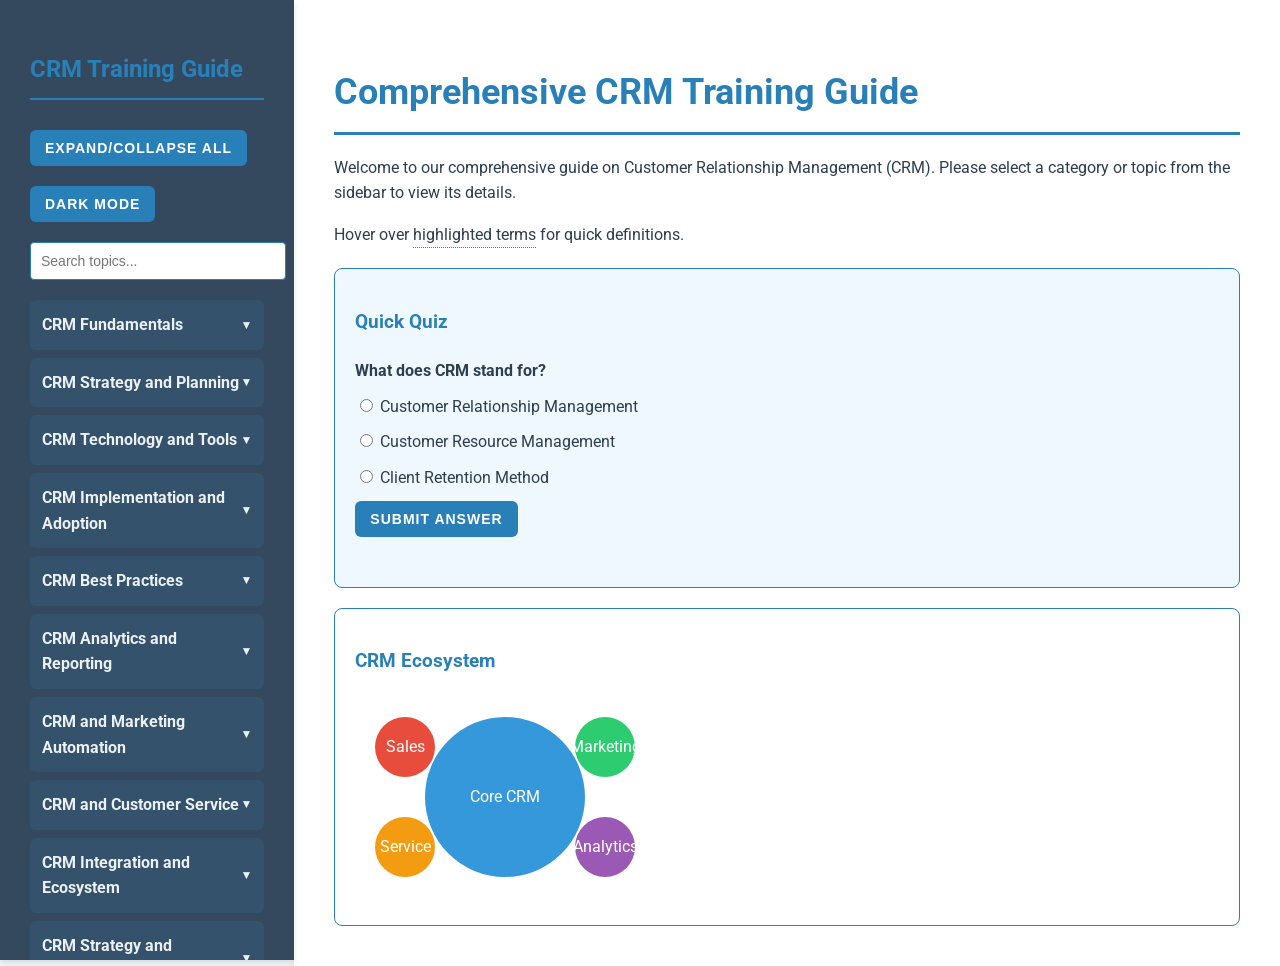
==== commit 053508b3: "Add files via upload" ====
--- a/index.html
+++ b/index.html
@@ -4,6 +4,7 @@
     <meta charset="UTF-8">
     <meta name="viewport" content="width=device-width, initial-scale=1.0">
     <title>CRM Training Guide</title>
+    <link href="https://fonts.googleapis.com/css2?family=Roboto:wght@400;700&display=swap" rel="stylesheet">
     <link rel="stylesheet" href="crm-training-guide-styles.css">
 </head>
 <body>
@@ -12,13 +13,54 @@
             <h2>CRM Training Guide</h2>
             <button id="toggleSidebar">Expand/Collapse All</button>
             <button id="toggleTheme">Dark Mode</button>
-            <ul id="topicList"></ul>
+            <div class="search-container">
+                <input type="text" id="searchInput" placeholder="Search topics...">
+            </div>
+            <ul id="topicList">
+                <!-- Topic list will be populated by JavaScript -->
+            </ul>
+            <div class="progress-bar">
+                <div class="progress" id="progressBar"></div>
+            </div>
         </div>
         <div id="contentArea" class="content" role="main">
+            <div class="breadcrumb">
+                <a href="#">Home</a> &gt; <span id="currentTopic">Welcome</span>
+            </div>
             <h1>Comprehensive CRM Training Guide</h1>
             <p>Welcome to our comprehensive guide on Customer Relationship Management (CRM). Please select a category or topic from the sidebar to view its details.</p>
+            <p>Hover over <span class="tooltip">highlighted terms<span class="tooltiptext">Terms with additional information</span></span> for quick definitions.</p>
+            
+            <div class="quiz-container">
+                <h3>Quick Quiz</h3>
+                <div class="quiz-question">What does CRM stand for?</div>
+                <div class="quiz-options">
+                    <label><input type="radio" name="crm-quiz" value="1"> Customer Relationship Management</label>
+                    <label><input type="radio" name="crm-quiz" value="2"> Customer Resource Management</label>
+                    <label><input type="radio" name="crm-quiz" value="3"> Client Retention Method</label>
+                </div>
+                <button class="quiz-submit">Submit Answer</button>
+                <div class="quiz-feedback"></div>
+            </div>
+
+			 <div class="interactive-diagram">
+				<h3>CRM Ecosystem</h3>
+				<svg width="300" height="200" viewBox="0 0 300 200">
+					<circle cx="150" cy="100" r="80" fill="#3498db" class="diagram-element" data-info="core-crm"/>
+					<text x="150" y="105" text-anchor="middle" fill="white" font-size="14">Core CRM</text>
+					<circle cx="50" cy="50" r="30" fill="#e74c3c" class="diagram-element" data-info="sales"/>
+					<text x="50" y="55" text-anchor="middle" fill="white" font-size="12">Sales</text>
+					<circle cx="250" cy="50" r="30" fill="#2ecc71" class="diagram-element" data-info="marketing"/>
+					<text x="250" y="55" text-anchor="middle" fill="white" font-size="12">Marketing</text>
+					<circle cx="50" cy="150" r="30" fill="#f39c12" class="diagram-element" data-info="service"/>
+					<text x="50" y="155" text-anchor="middle" fill="white" font-size="12">Service</text>
+					<circle cx="250" cy="150" r="30" fill="#9b59b6" class="diagram-element" data-info="analytics"/>
+					<text x="250" y="155" text-anchor="middle" fill="white" font-size="12">Analytics</text>
+				</svg>
+				<div id="diagramInfo" class="diagram-info"></div>
+			</div>
         </div>
     </div>
     <script src="crm-training-guide-script.js"></script>
 </body>
-</html>
+</html>
--- a/crm-training-guide-styles.css
+++ b/crm-training-guide-styles.css
@@ -1,19 +1,22 @@
 :root {
-    --bg-color: #f0f0f0;
-    --sidebar-bg: #2c3e50;
-    --text-color: #333;
+    --bg-color: #f5f7fa;
+    --sidebar-bg: #34495e;
+    --text-color: #2c3e50;
     --sidebar-text-color: #ecf0f1;
     --content-bg: white;
-    --hover-border-color: #3498db; /* Blue color for hover border */
-    --crm-primary-color: #2980b9; /* Primary blue color for CRM theme */
+    --hover-border-color: #3498db;
+    --crm-primary-color: #2980b9;
+    --crm-secondary-color: #e74c3c;
+    --box-shadow: 0 4px 6px rgba(0, 0, 0, 0.1);
 }
 
 body {
-    font-family: 'Segoe UI', Tahoma, Geneva, Verdana, sans-serif;
+    font-family: 'Roboto', 'Segoe UI', Tahoma, Geneva, Verdana, sans-serif;
     margin: 0;
     padding: 0;
     background-color: var(--bg-color);
     color: var(--text-color);
+    line-height: 1.6;
 }
 
 .container {
@@ -22,25 +25,43 @@
 }
 
 .sidebar {
-    width: 250px;
+    width: 280px;
     background-color: var(--sidebar-bg);
     color: var(--sidebar-text-color);
-    padding: 20px;
+    padding: 30px;
+    box-shadow: var(--box-shadow);
+    transition: all 0.3s ease;
+    overflow-y: auto;
+    height: 100vh;
+    position: sticky;
+    top: 0;
 }
 
 .sidebar h2 {
     color: var(--crm-primary-color);
-    margin-bottom: 20px;
+    margin-bottom: 30px;
+    font-size: 24px;
+    border-bottom: 2px solid var(--crm-primary-color);
+    padding-bottom: 10px;
 }
 
 .content {
     flex-grow: 1;
-    padding: 20px;
+    padding: 40px;
     background-color: var(--content-bg);
+    box-shadow: var(--box-shadow);
+    overflow-y: auto;
 }
 
 h1, h2, h3, h4 {
     color: var(--crm-primary-color);
+    margin-bottom: 20px;
+}
+
+h1 {
+    font-size: 36px;
+    border-bottom: 3px solid var(--crm-primary-color);
+    padding-bottom: 10px;
 }
 
 ul {
@@ -50,23 +71,39 @@
 
 .category, .topic {
     cursor: pointer;
-    padding: 8px;
-    margin-bottom: 5px;
+    padding: 12px;
+    margin-bottom: 8px;
     transition: all 0.3s ease;
-    border-radius: 4px;
+    border-radius: 6px;
+    font-size: 16px;
 }
 
 .category {
     font-weight: bold;
     background-color: rgba(52, 152, 219, 0.1);
+    display: flex;
+    justify-content: space-between;
+    align-items: center;
+}
+
+.category::after {
+    content: '\25BC';
+    font-size: 12px;
+    transition: transform 0.3s ease;
+}
+
+.category.expanded::after {
+    transform: rotate(-180deg);
 }
 
 .topic {
     margin-left: 20px;
+    background-color: rgba(52, 152, 219, 0.05);
 }
 
 .category:hover, .topic:hover {
     background-color: rgba(52, 152, 219, 0.2);
+    transform: translateX(5px);
 }
 
 .chinese {
@@ -75,58 +112,43 @@
 
 .sidebar ul ul {
     display: none;
+    margin-top: 8px;
 }
 
 .sidebar .expanded > ul {
     display: block;
 }
 
-#toggleSidebar, #toggleTheme {
-    margin-bottom: 15px;
-    padding: 8px 12px;
+#toggleSidebar, #toggleTheme, .quiz-submit {
+    margin-bottom: 20px;
+    padding: 10px 15px;
     background-color: var(--crm-primary-color);
     color: white;
     border: none;
-    border-radius: 4px;
+    border-radius: 6px;
     cursor: pointer;
-    transition: background-color 0.3s ease;
-}
-
-#toggleSidebar:hover, #toggleTheme:hover {
+    transition: background-color 0.3s ease, transform 0.2s ease;
+    font-size: 14px;
+    font-weight: bold;
+    text-transform: uppercase;
+    letter-spacing: 1px;
+}
+
+#toggleSidebar:hover, #toggleTheme:hover, .quiz-submit:hover {
     background-color: #3498db;
+    transform: translateY(-2px);
 }
 
 /* Dark mode styles */
-@media (prefers-color-scheme: dark) {
-    :root {
-        --bg-color: #1a1a1a;
-        --sidebar-bg: #2c3e50;
-        --text-color: #ecf0f1;
-        --sidebar-text-color: #ecf0f1;
-        --content-bg: #2c3e50;
-        --hover-border-color: #3498db;
-    }
-}
-
-body.light-mode {
-    --bg-color: #f0f0f0;
-    --sidebar-bg: #2c3e50;
-    --text-color: #333;
-    --sidebar-text-color: #ecf0f1;
-    --content-bg: white;
-    --hover-border-color: #3498db;
-}
-
 body.dark-mode {
     --bg-color: #1a1a1a;
     --sidebar-bg: #2c3e50;
     --text-color: #ecf0f1;
     --sidebar-text-color: #ecf0f1;
-    --content-bg: #2c3e50;
+    --content-bg: #34495e;
     --hover-border-color: #3498db;
 }
 
-/* Additional styles for better readability in dark mode */
 body.dark-mode .category,
 body.dark-mode .topic {
     background-color: rgba(52, 152, 219, 0.2);
@@ -135,6 +157,152 @@
 body.dark-mode .category:hover,
 body.dark-mode .topic:hover {
     background-color: rgba(52, 152, 219, 0.3);
+}
+
+/* Animations */
+@keyframes fadeIn {
+    from { opacity: 0; }
+    to { opacity: 1; }
+}
+
+.content {
+    animation: fadeIn 0.5s ease-in-out;
+}
+
+/* Scrollbar styling */
+::-webkit-scrollbar {
+    width: 10px;
+}
+
+::-webkit-scrollbar-track {
+    background: var(--bg-color);
+}
+
+::-webkit-scrollbar-thumb {
+    background: var(--crm-primary-color);
+    border-radius: 5px;
+}
+
+::-webkit-scrollbar-thumb:hover {
+    background: var(--crm-secondary-color);
+}
+
+/* New styles for enhanced features */
+.search-container {
+    margin-bottom: 20px;
+}
+
+#searchInput {
+    width: 100%;
+    padding: 10px;
+    border: 1px solid var(--crm-primary-color);
+    border-radius: 4px;
+    font-size: 14px;
+}
+
+.progress-bar {
+    background-color: #e0e0e0;
+    border-radius: 13px;
+    padding: 3px;
+    margin-top: 20px;
+}
+
+.progress {
+    background-color: var(--crm-primary-color);
+    width: 0%;
+    height: 20px;
+    border-radius: 10px;
+    transition: width 0.5s ease-in-out;
+}
+
+.breadcrumb {
+    margin-bottom: 20px;
+    font-size: 14px;
+}
+
+.breadcrumb a {
+    color: var(--crm-primary-color);
+    text-decoration: none;
+}
+
+.breadcrumb a:hover {
+    text-decoration: underline;
+}
+
+.tooltip {
+    position: relative;
+    display: inline-block;
+    border-bottom: 1px dotted var(--crm-primary-color);
+    cursor: help;
+}
+
+.tooltip .tooltiptext {
+    visibility: hidden;
+    width: 200px;
+    background-color: var(--sidebar-bg);
+    color: var(--sidebar-text-color);
+    text-align: center;
+    border-radius: 6px;
+    padding: 5px;
+    position: absolute;
+    z-index: 1;
+    bottom: 125%;
+    left: 50%;
+    margin-left: -100px;
+    opacity: 0;
+    transition: opacity 0.3s;
+}
+
+.tooltip:hover .tooltiptext {
+    visibility: visible;
+    opacity: 1;
+}
+
+.quiz-container {
+    background-color: #f0f8ff;
+    border: 1px solid var(--crm-primary-color);
+    border-radius: 8px;
+    padding: 20px;
+    margin-top: 20px;
+}
+
+.quiz-question {
+    font-weight: bold;
+    margin-bottom: 10px;
+}
+
+.quiz-options label {
+    display: block;
+    margin-bottom: 10px;
+}
+
+.quiz-feedback {
+    margin-top: 10px;
+    font-weight: bold;
+}
+
+.interactive-diagram {
+    border: 1px solid var(--crm-primary-color);
+    border-radius: 8px;
+    padding: 20px;
+    margin-top: 20px;
+}
+
+.diagram-element {
+    cursor: pointer;
+    transition: all 0.3s ease;
+}
+
+.diagram-element:hover {
+    transform: scale(1.1);
+}
+
+.diagram-info {
+    display: none;
+    margin-top: 10px;
+    padding: 10px;
+    background-color: #f0f8ff;
+    border-radius: 4px;
 }
 
 /* Responsive design */
@@ -145,5 +313,20 @@
 
     .sidebar {
         width: 100%;
-    }
-}
+        padding: 20px;
+        height: auto;
+        position: static;
+    }
+
+    .content {
+        padding: 20px;
+    }
+
+    h1 {
+        font-size: 28px;
+    }
+
+    .category, .topic {
+        font-size: 14px;
+    }
+}
